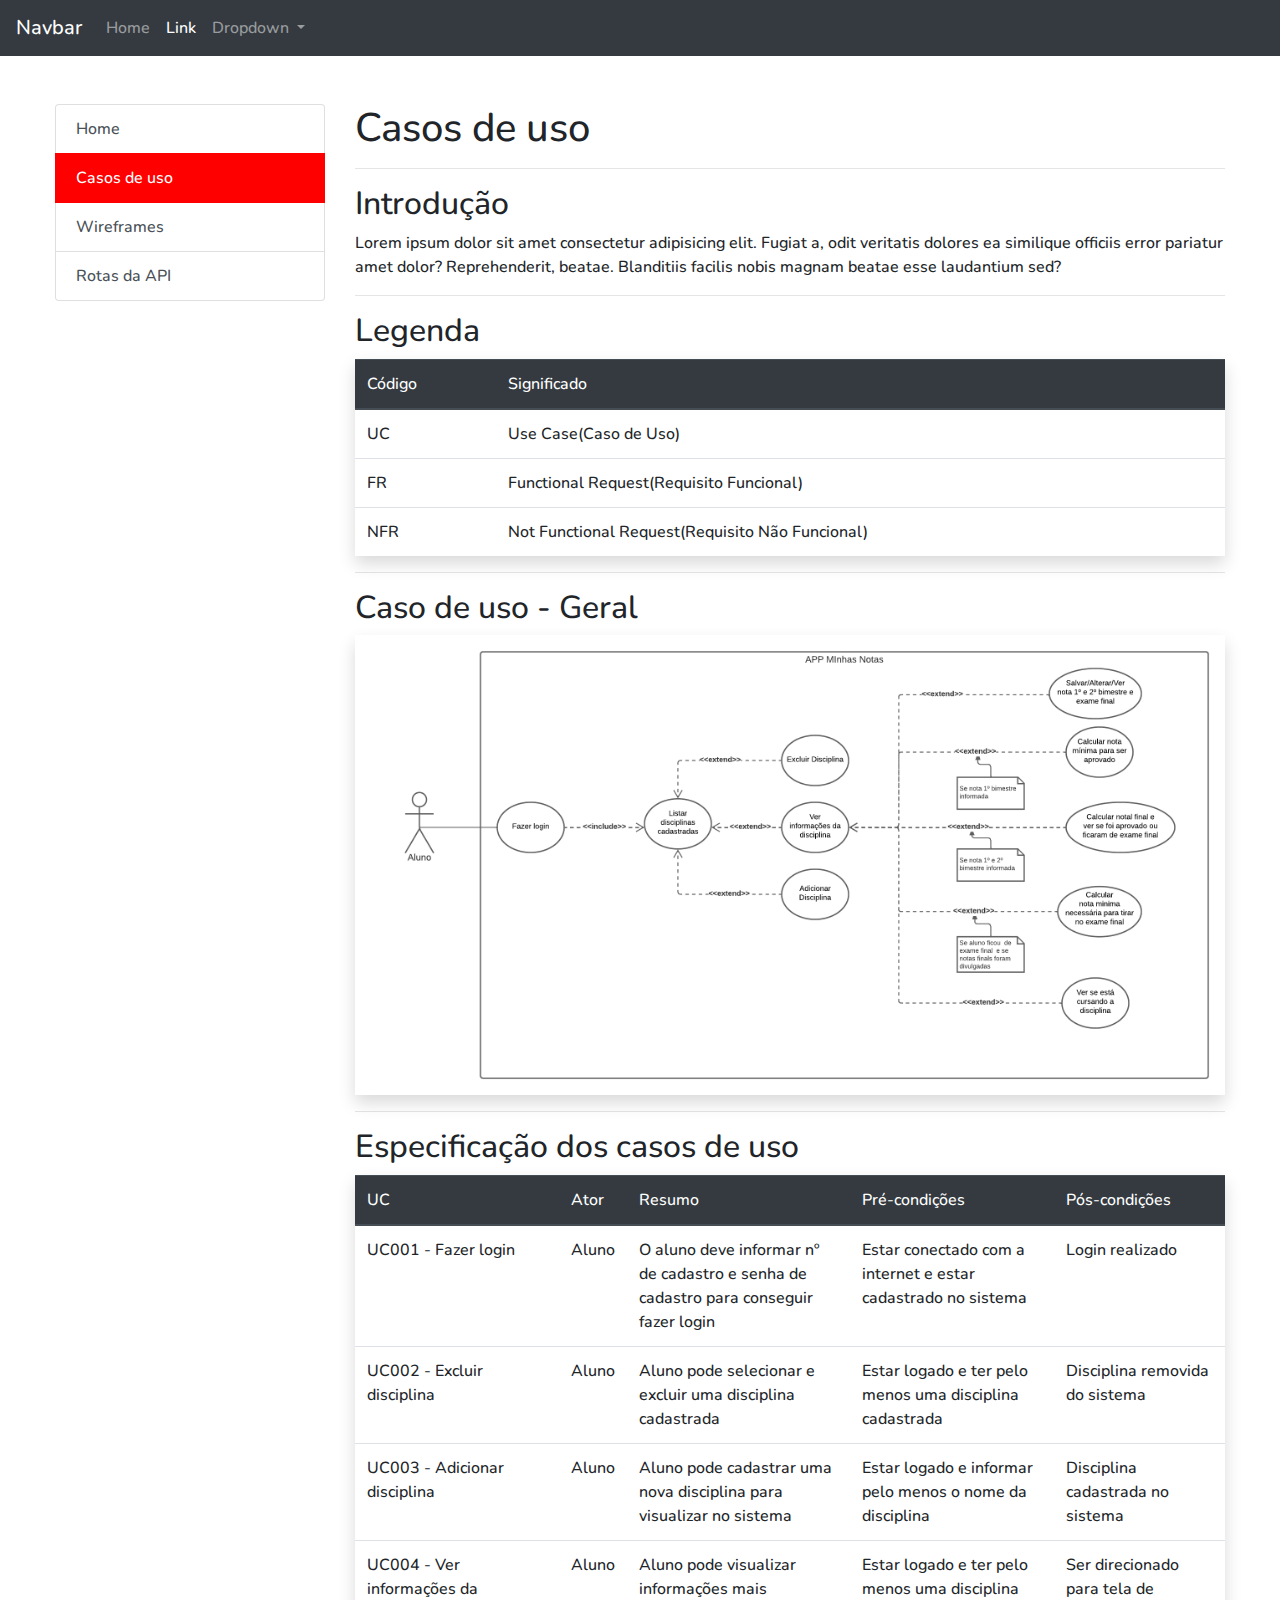
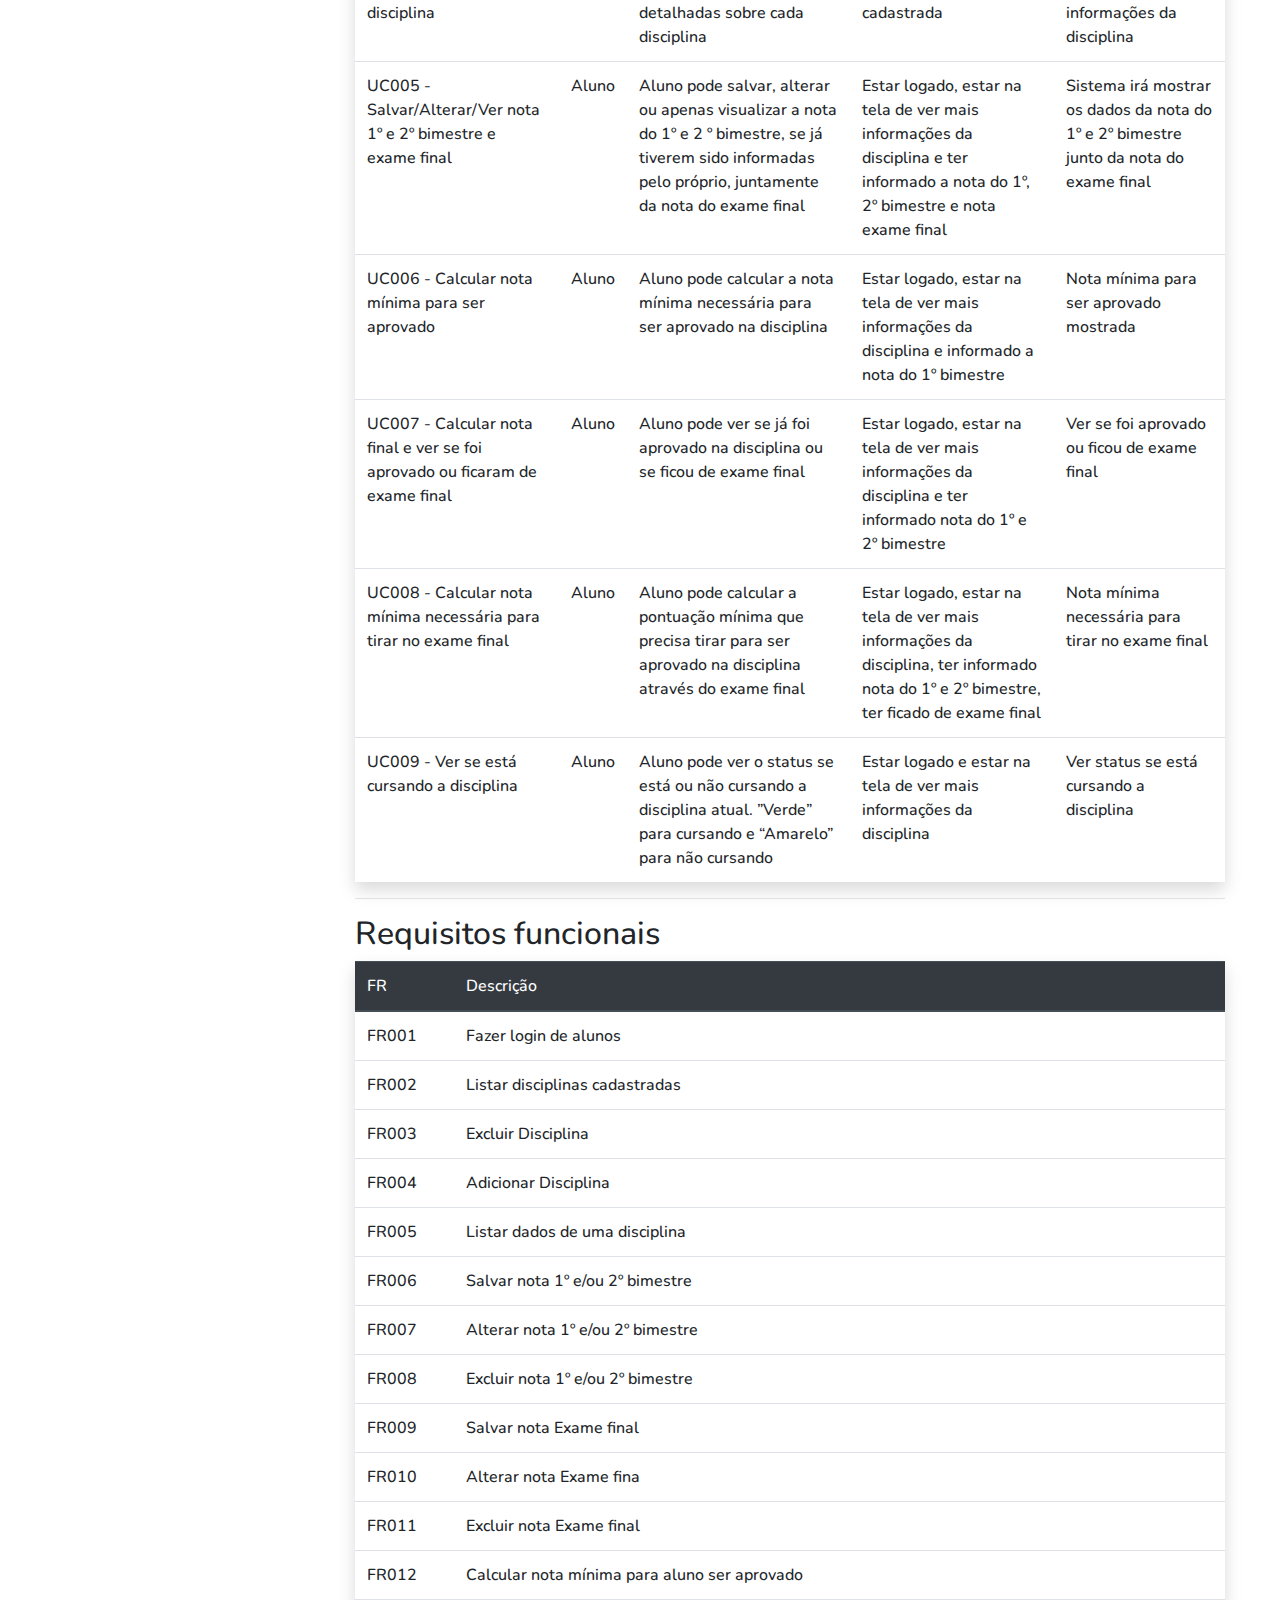
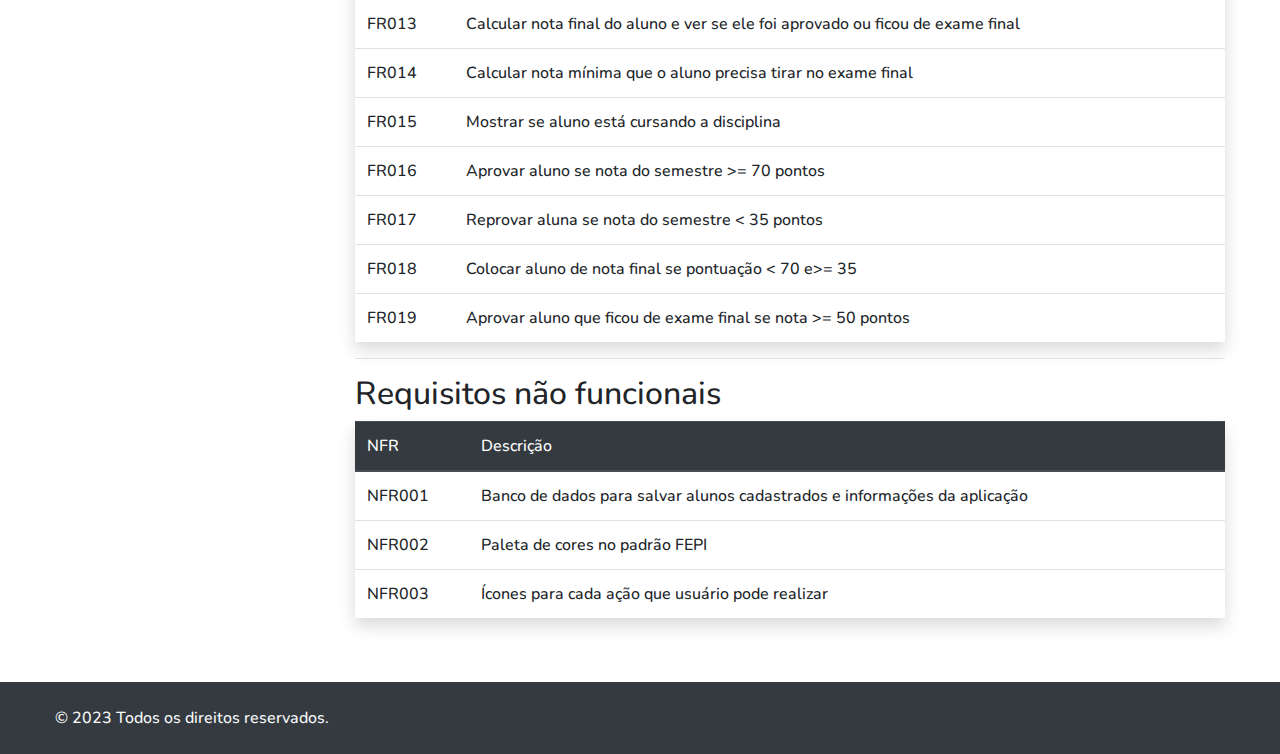
==== internas/casos-de-uso.html @ a08cefc7 ":sparkles: First commit" ====
<!DOCTYPE html>
<html lang="pt-BR">

<head>
    <meta charset="UTF-8">
    <meta http-equiv="X-UA-Compatible" content="IE=edge">
    <meta name="viewport" content="width=device-width, initial-scale=1.0">
    <title>Casos de uso - Documentação - APP Notas</title>

    <!-- BOOTSTRAP -->
    <link rel="stylesheet" href="https://cdn.jsdelivr.net/npm/bootstrap@4.3.1/dist/css/bootstrap.min.css"
        integrity="sha384-ggOyR0iXCbMQv3Xipma34MD+dH/1fQ784/j6cY/iJTQUOhcWr7x9JvoRxT2MZw1T" crossorigin="anonymous">

    <link rel="stylesheet" href="./../assets/css/custom.css">
</head>

<body>

    <nav class="navbar navbar-expand-lg navbar-dark bg-dark">
        <a class="navbar-brand" href="#">Navbar</a>
        <button class="navbar-toggler" type="button" data-toggle="collapse" data-target="#navbarSupportedContent"
            aria-controls="navbarSupportedContent" aria-expanded="false" aria-label="Toggle navigation">
            <span class="navbar-toggler-icon"></span>
        </button>

        <div class="collapse navbar-collapse" id="navbarSupportedContent">
            <ul class="navbar-nav mr-auto">
                <li class="nav-item">
                    <a class="nav-link" href="#">Home <span class="sr-only">(current)</span></a>
                </li>
                <li class="nav-item active">
                    <a class="nav-link" href="#">Link</a>
                </li>
                <li class="nav-item dropdown">
                    <a class="nav-link dropdown-toggle" href="#" id="navbarDropdown" role="button"
                        data-toggle="dropdown" aria-haspopup="true" aria-expanded="false">
                        Dropdown
                    </a>
                    <div class="dropdown-menu" aria-labelledby="navbarDropdown">
                        <a class="dropdown-item" href="#">Action</a>
                        <a class="dropdown-item" href="#">Another action</a>
                        <div class="dropdown-divider"></div>
                        <a class="dropdown-item" href="#">Something else here</a>
                    </div>
                </li>
            </ul>
        </div>
    </nav>

    <main class="py-5">
        <div class="container">
            <div class="row">
                <div class="col-12 col-lg-3">
                    <div class="list-group">
                        <a href="./../index.html" class="list-group-item list-group-item-action">
                            Home
                        </a>
                        <a href="./casos-de-uso.html"
                            class="list-group-item list-group-item-action active">Casos de
                            uso</a>
                        <a href="./wireframe.html" class="list-group-item list-group-item-action">Wireframes</a>
                        <a href="./rotas-api.html" class="list-group-item list-group-item-action">Rotas da API</a>
                    </div>
                </div>

                <div class="col-12 col-lg-9">
                    <h1>Casos de uso</h1>
                    <hr>

                    <div>
                        <h2>Introdução</h2>
                        <p>
                            Lorem ipsum dolor sit amet consectetur adipisicing elit. Fugiat a, odit veritatis dolores ea
                            similique officiis error pariatur amet dolor? Reprehenderit, beatae. Blanditiis facilis
                            nobis magnam beatae esse laudantium sed?
                        </p>
                    </div>
                    <hr>

                    <div>
                        <h2>Legenda</h2>
                        <table class="table shadow">
                            <thead class="thead-dark">
                                <tr>
                                    <th scope="col">Código</th>
                                    <th scope="col">Significado</th>
                                </tr>
                            </thead>
                            <tbody>
                                <tr>
                                    <th scope="row">UC</th>
                                    <td>Use Case(Caso de Uso)</td>
                                </tr>
                                <tr>
                                    <th scope="row">FR</th>
                                    <td>Functional Request(Requisito Funcional)</td>
                                </tr>
                                <tr>
                                    <th scope="row">NFR</th>
                                    <td>Not Functional Request(Requisito Não Funcional)</td>
                                </tr>

                            </tbody>
                        </table>
                    </div>
                    <hr>

                    <div>
                        <h2>Caso de uso - Geral</h2>
                        <img src="./../assets/img/caso-de-uso.png" class="img-fluid shadow" alt="Caso de uso">
                    </div>
                    <hr>

                    <div>
                        <h2>Especificação dos casos de uso</h2>
                        <table class="table shadow">
                            <thead class="thead-dark">
                                <tr>
                                    <th scope="col">UC</th>
                                    <th scope="col">Ator</th>
                                    <th scope="col">Resumo</th>
                                    <th scope="col">Pré-condições</th>
                                    <th scope="col">Pós-condições</th>
                                </tr>
                            </thead>
                            <tbody>

                                <tr>
                                    <th scope="row">UC001 - Fazer login</th>
                                    <td>Aluno</td>
                                    <td>O aluno deve informar nº de cadastro e senha de cadastro para conseguir fazer
                                        login</td>
                                    <td>Estar conectado com a internet e estar cadastrado no sistema</td>
                                    <td>Login realizado</td>
                                </tr>

                                <tr>
                                    <th scope="row">UC002 - Excluir disciplina</th>
                                    <td>Aluno</td>
                                    <td>Aluno pode selecionar e excluir uma disciplina cadastrada</td>
                                    <td>Estar logado e ter pelo menos uma disciplina cadastrada</td>
                                    <td>Disciplina removida do sistema</td>
                                </tr>

                                <tr>
                                    <th scope="row">UC003 - Adicionar disciplina</th>
                                    <td>Aluno</td>
                                    <td>Aluno pode cadastrar uma nova disciplina para visualizar no sistema</td>
                                    <td>Estar logado e informar pelo menos o nome da disciplina</td>
                                    <td>Disciplina cadastrada no sistema</td>
                                </tr>

                                <tr>
                                    <th scope="row">UC004 - Ver informações da disciplina</th>
                                    <td>Aluno</td>
                                    <td>Aluno pode visualizar informações mais detalhadas sobre cada disciplina</td>
                                    <td>Estar logado e ter pelo menos uma disciplina cadastrada</td>
                                    <td>Ser direcionado para tela de informações da disciplina</td>
                                </tr>

                                <tr>
                                    <th scope="row">UC005 - Salvar/Alterar/Ver nota 1º e 2º bimestre e exame final</th>
                                    <td>Aluno</td>
                                    <td>Aluno pode salvar, alterar ou apenas visualizar a nota do 1º e 2 º bimestre, se
                                        já tiverem sido informadas pelo próprio, juntamente da nota do exame final </td>
                                    <td>Estar logado, estar na tela de ver mais informações da disciplina e ter
                                        informado a nota do 1º, 2º bimestre e nota exame final</td>
                                    <td>Sistema irá mostrar os dados da nota do 1º e 2º bimestre junto da nota do exame
                                        final</td>
                                </tr>

                                <tr>
                                    <th scope="row">UC006 - Calcular nota mínima para ser aprovado</th>
                                    <td>Aluno</td>
                                    <td>Aluno pode calcular a nota mínima necessária para ser aprovado na disciplina
                                    </td>
                                    <td>Estar logado, estar na tela de ver mais informações da disciplina e informado a
                                        nota do 1º bimestre</td>
                                    <td>Nota mínima para ser aprovado mostrada</td>
                                </tr>

                                <tr>
                                    <th scope="row">UC007 - Calcular nota final e ver se foi aprovado ou ficaram de
                                        exame final</th>
                                    <td>Aluno</td>
                                    <td>Aluno pode ver se já foi aprovado na disciplina ou se ficou de exame final</td>
                                    <td>Estar logado, estar na tela de ver mais informações da disciplina e ter
                                        informado nota do 1º e 2º bimestre</td>
                                    <td>Ver se foi aprovado ou ficou de exame final</td>
                                </tr>

                                <tr>
                                    <th scope="row">UC008 - Calcular nota mínima necessária para tirar no exame final
                                    </th>
                                    <td>Aluno</td>
                                    <td>Aluno pode calcular a pontuação mínima que precisa tirar para ser aprovado na
                                        disciplina através do exame final</td>
                                    <td>Estar logado, estar na tela de ver mais informações da disciplina, ter informado
                                        nota do 1º e 2º bimestre, ter ficado de exame final</td>
                                    <td>Nota mínima necessária para tirar no exame final</td>
                                </tr>

                                <tr>
                                    <th scope="row">UC009 - Ver se está cursando a disciplina</th>
                                    <td>Aluno</td>
                                    <td>Aluno pode ver o status se está ou não cursando a disciplina atual. ”Verde” para
                                        cursando e “Amarelo” para não cursando</td>
                                    <td>Estar logado e estar na tela de ver mais informações da disciplina</td>
                                    <td>Ver status se está cursando a disciplina</td>
                                </tr>
                            </tbody>
                        </table>
                    </div>
                    <hr>

                    <div>
                        <h2>Requisitos funcionais</h2>
                        <table class="table shadow">
                            <thead class="thead-dark">
                                <tr>
                                    <th scope="col">FR</th>
                                    <th scope="col">Descrição</th>
                                </tr>
                            </thead>
                            <tbody>
                                <tr>
                                    <th scope="row">FR001</th>
                                    <td>Fazer login de alunos</td>
                                </tr>
                                <tr>
                                    <th scope="row">FR002</th>
                                    <td>Listar disciplinas cadastradas</td>
                                </tr>
                                <tr>
                                    <th scope="row">FR003</th>
                                    <td>Excluir Disciplina</td>
                                </tr>
                                <tr>
                                    <th scope="row">FR004</th>
                                    <td>Adicionar Disciplina</td>
                                </tr>
                                <tr>
                                    <th scope="row">FR005</th>
                                    <td>Listar dados de uma disciplina</td>
                                </tr>
                                <tr>
                                    <th scope="row">FR006</th>
                                    <td>Salvar nota 1º e/ou 2º bimestre</td>
                                </tr>
                                <tr>
                                    <th scope="row">FR007</th>
                                    <td>Alterar nota 1º e/ou 2º bimestre</td>
                                </tr>
                                <tr>
                                    <th scope="row">FR008</th>
                                    <td>Excluir nota 1º e/ou 2º bimestre</td>
                                </tr>
                                <tr>
                                    <th scope="row">FR009</th>
                                    <td>Salvar nota Exame final</td>
                                </tr>
                                <tr>
                                    <th scope="row">FR010</th>
                                    <td>Alterar nota Exame fina</td>
                                </tr>
                                <tr>
                                    <th scope="row">FR011</th>
                                    <td>Excluir nota Exame final</td>
                                </tr>
                                <tr>
                                    <th scope="row">FR012</th>
                                    <td>Calcular nota mínima para aluno ser aprovado</td>
                                </tr>
                                <tr>
                                    <th scope="row">FR013</th>
                                    <td>Calcular nota final do aluno e ver se ele foi aprovado ou ficou de exame final
                                    </td>
                                </tr>
                                <tr>
                                    <th scope="row">FR014</th>
                                    <td>Calcular nota mínima que o aluno precisa tirar no exame final</td>
                                </tr>
                                <tr>
                                    <th scope="row">FR015</th>
                                    <td>Mostrar se aluno está cursando a disciplina</td>
                                </tr>
                                <tr>
                                    <th scope="row">FR016</th>
                                    <td>Aprovar aluno se nota do semestre >= 70 pontos</td>
                                </tr>
                                <tr>
                                    <th scope="row">FR017</th>
                                    <td>Reprovar aluna se nota do semestre < 35 pontos</td>
                                </tr>
                                <tr>
                                    <th scope="row">FR018</th>
                                    <td>Colocar aluno de nota final se pontuação < 70 e>= 35</td>
                                </tr>
                                <tr>
                                    <th scope="row">FR019</th>
                                    <td>Aprovar aluno que ficou de exame final se nota >= 50 pontos</td>
                                </tr>
                            </tbody>
                        </table>
                    </div>
                    <hr>

                    <div>
                        <h2>Requisitos não funcionais</h2>
                        <table class="table shadow">
                            <thead class="thead-dark">
                                <tr>
                                    <th scope="col">NFR</th>
                                    <th scope="col">Descrição</th>
                                </tr>
                            </thead>
                            <tbody>
                                <tr>
                                    <th scope="row">NFR001</th>
                                    <td>Banco de dados para salvar alunos cadastrados e informações da aplicação</td>
                                </tr>
                                <tr>
                                    <th scope="row">NFR002</th>
                                    <td>Paleta de cores no padrão FEPI</td>
                                </tr>
                                <tr>
                                    <th scope="row">NFR003</th>
                                    <td>Ícones para cada ação que usuário pode realizar</td>
                                </tr>

                            </tbody>
                        </table>
                    </div>
                </div>
            </div>
        </div>
    </main>

    <footer class="bg-dark text-light p-4">
        <div class="container">
            <div class="row">
                <div class="col-12">
                    <p class="pb-0 mb-0">&copy; 2023 Todos os direitos reservados.</p>
                </div>
            </div>
        </div>
    </footer>

    <!-- BOOTSTRAP -->
    <script src="https://code.jquery.com/jquery-3.3.1.slim.min.js"
        integrity="sha384-q8i/X+965DzO0rT7abK41JStQIAqVgRVzpbzo5smXKp4YfRvH+8abtTE1Pi6jizo"
        crossorigin="anonymous"></script>
    <script src="https://cdn.jsdelivr.net/npm/popper.js@1.14.7/dist/umd/popper.min.js"
        integrity="sha384-UO2eT0CpHqdSJQ6hJty5KVphtPhzWj9WO1clHTMGa3JDZwrnQq4sF86dIHNDz0W1"
        crossorigin="anonymous"></script>
    <script src="https://cdn.jsdelivr.net/npm/bootstrap@4.3.1/dist/js/bootstrap.min.js"
        integrity="sha384-JjSmVgyd0p3pXB1rRibZUAYoIIy6OrQ6VrjIEaFf/nJGzIxFDsf4x0xIM+B07jRM"
        crossorigin="anonymous"></script>
</body>

</html>
---- assets/css/custom.css ----
@import url('https://fonts.googleapis.com/css2?family=Nunito:wght@200;300;400;500;600;700;800;900&display=swap');

* {
    font-family: 'Nunito', sans-serif;
    font-weight: 500;
}

.container {
    max-width: 1200px;
}

.imagens-home {
    display: flex;
    justify-content: flex-start;
}

.imagens-home img {
    width: 150px;
    object-fit: cover;
}

.list-group-item.active {
    background-color: red;
    border-color: red;
}


.shadow {
    box-shadow: rgba(100, 100, 111, 0.2) 0px 7px 29px 0px;
}

.wireframes {
    display: flex;
    flex-wrap: wrap;
    justify-content: space-between;
}

.wireframes img {
    width: 30%;
    object-fit: contain;
    cursor: pointer;
    transition: all .3s;
}

.wireframes img:hover {
    scale: 1.03;
    box-shadow: rgba(100, 100, 111, 0.2) 0px 7px 29px 0px;
}
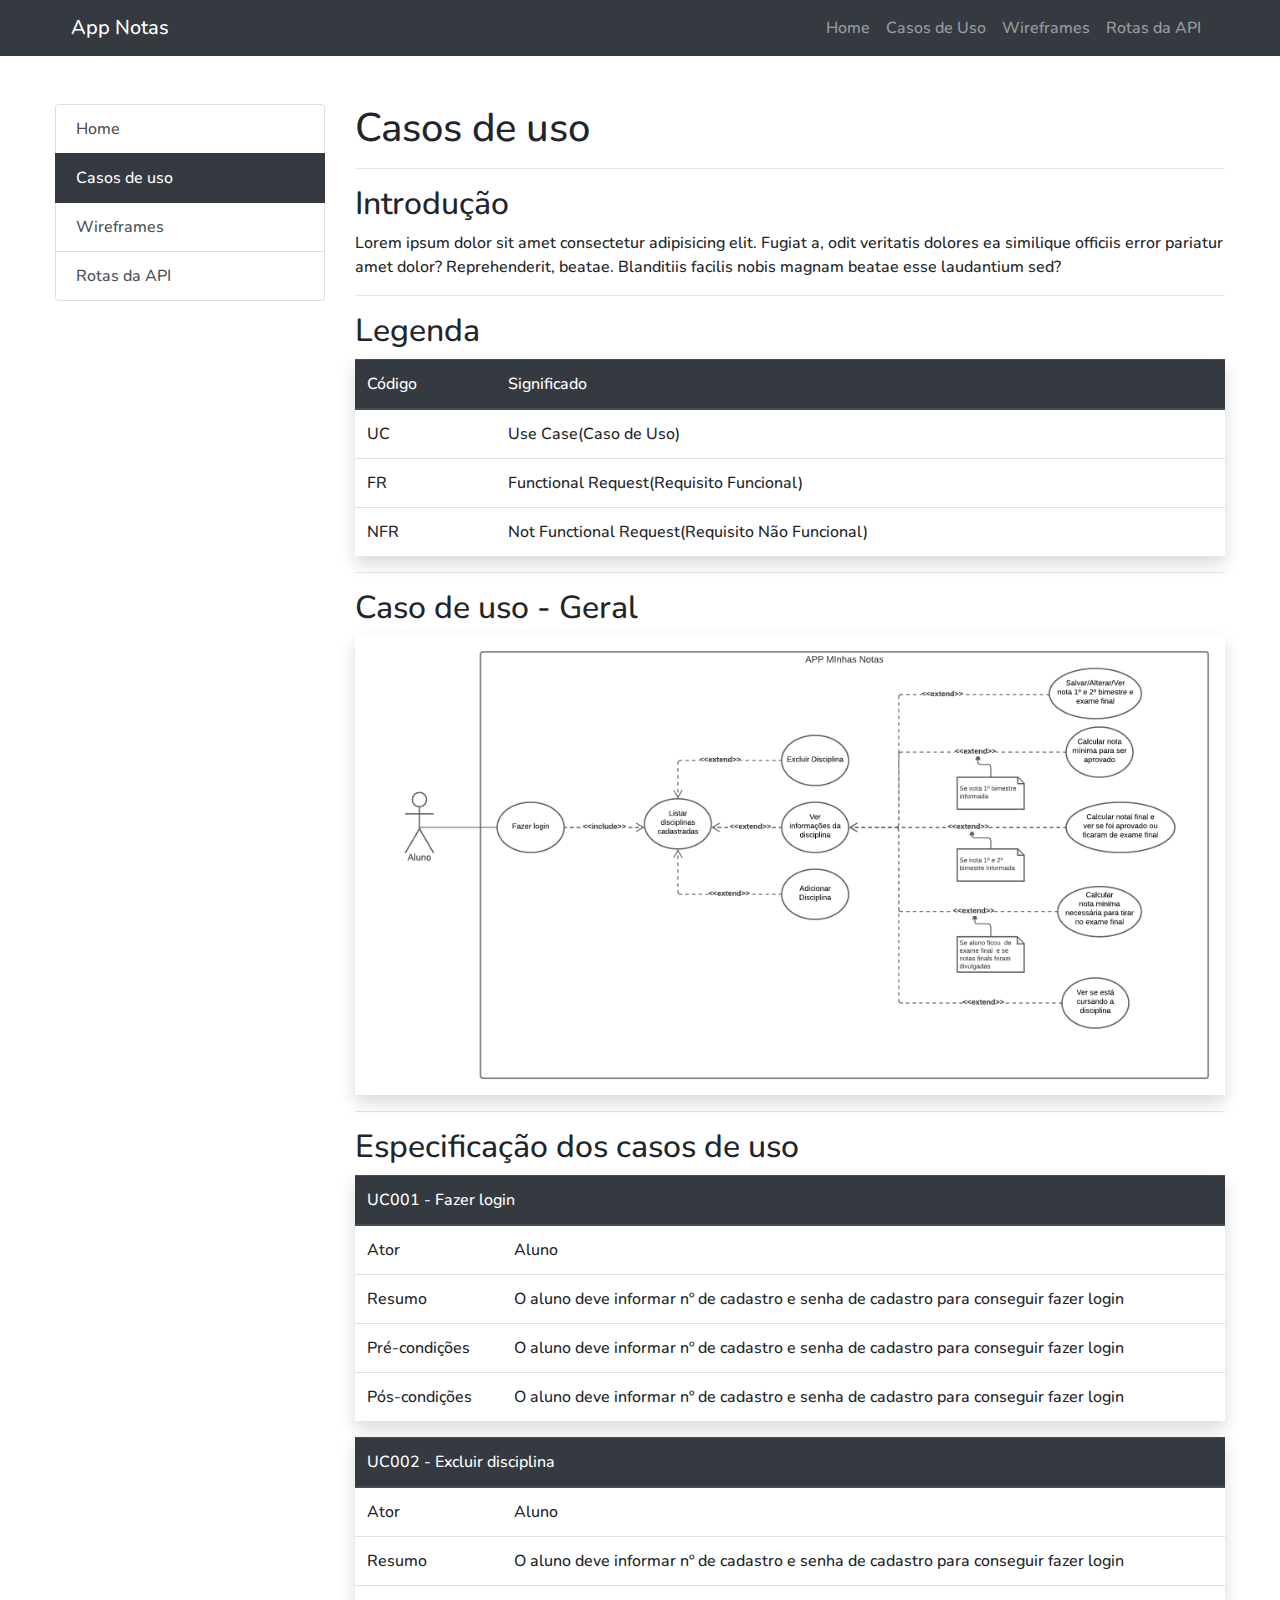
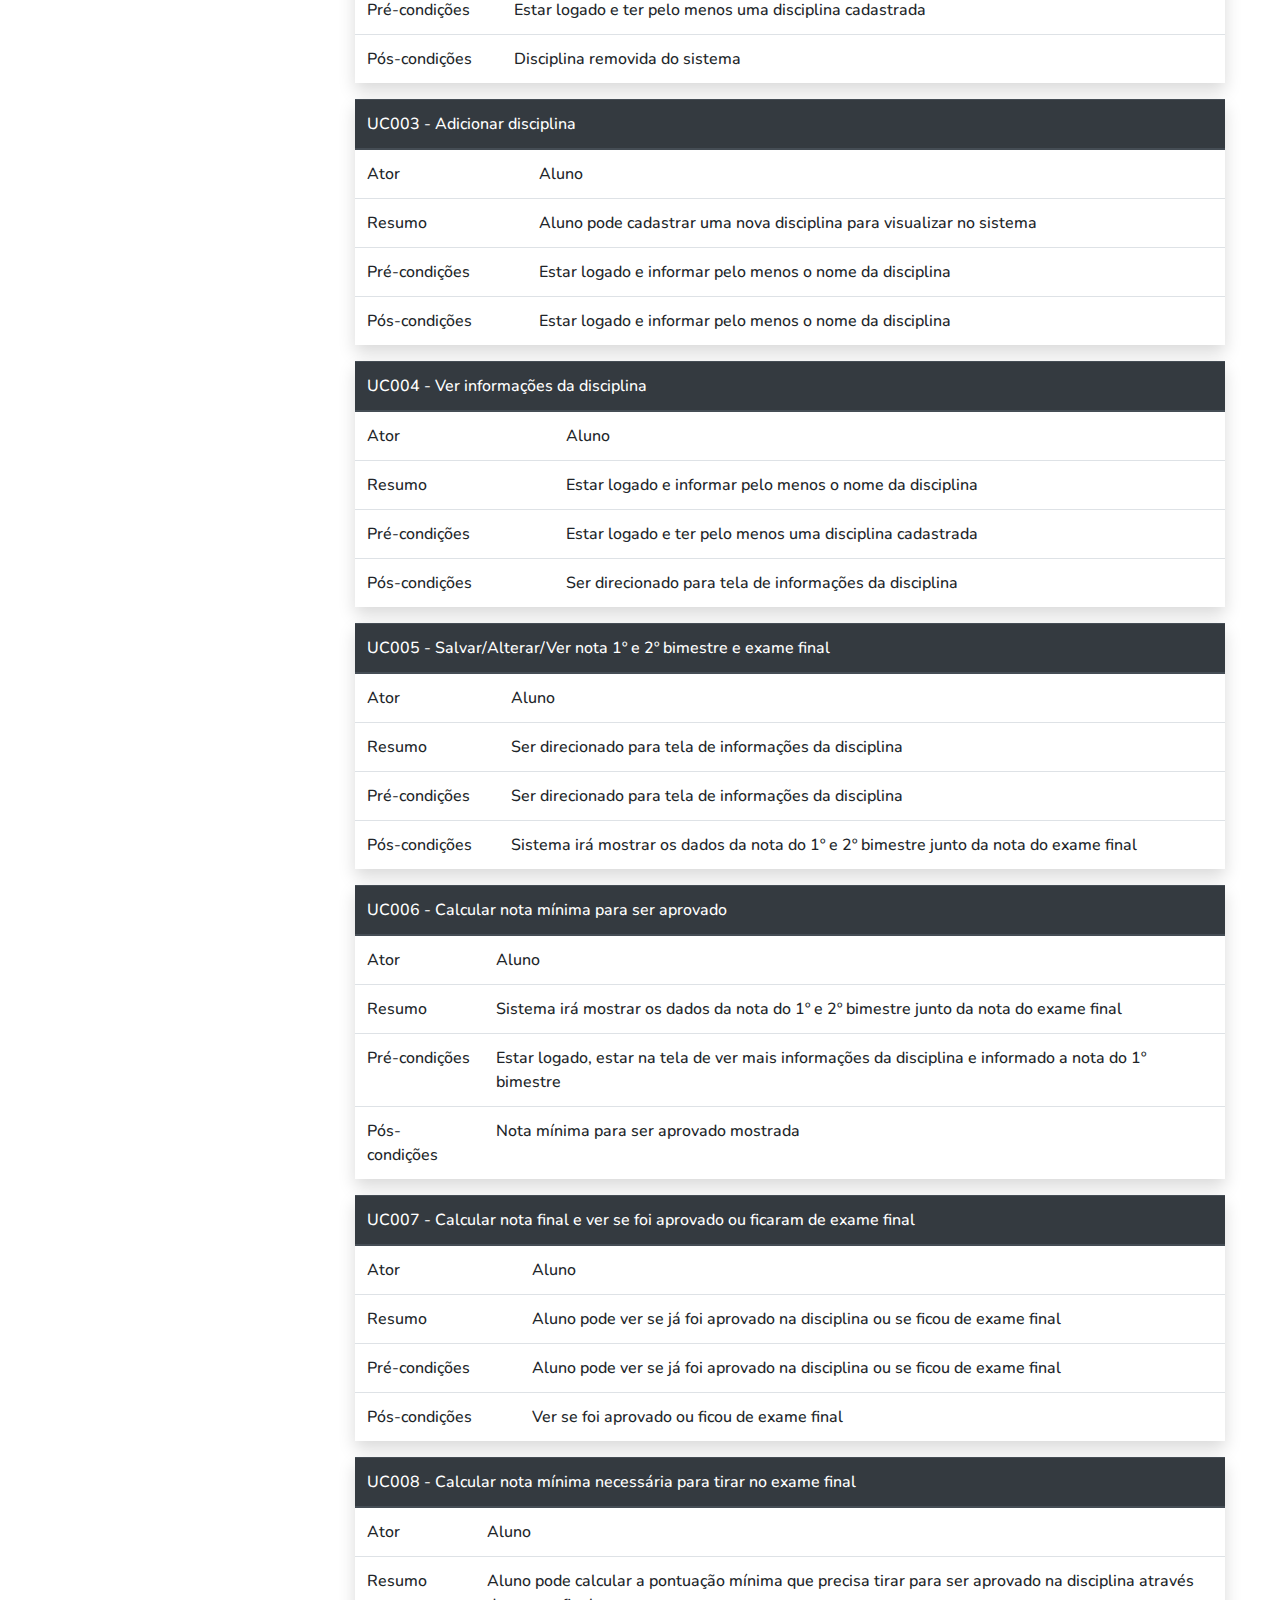
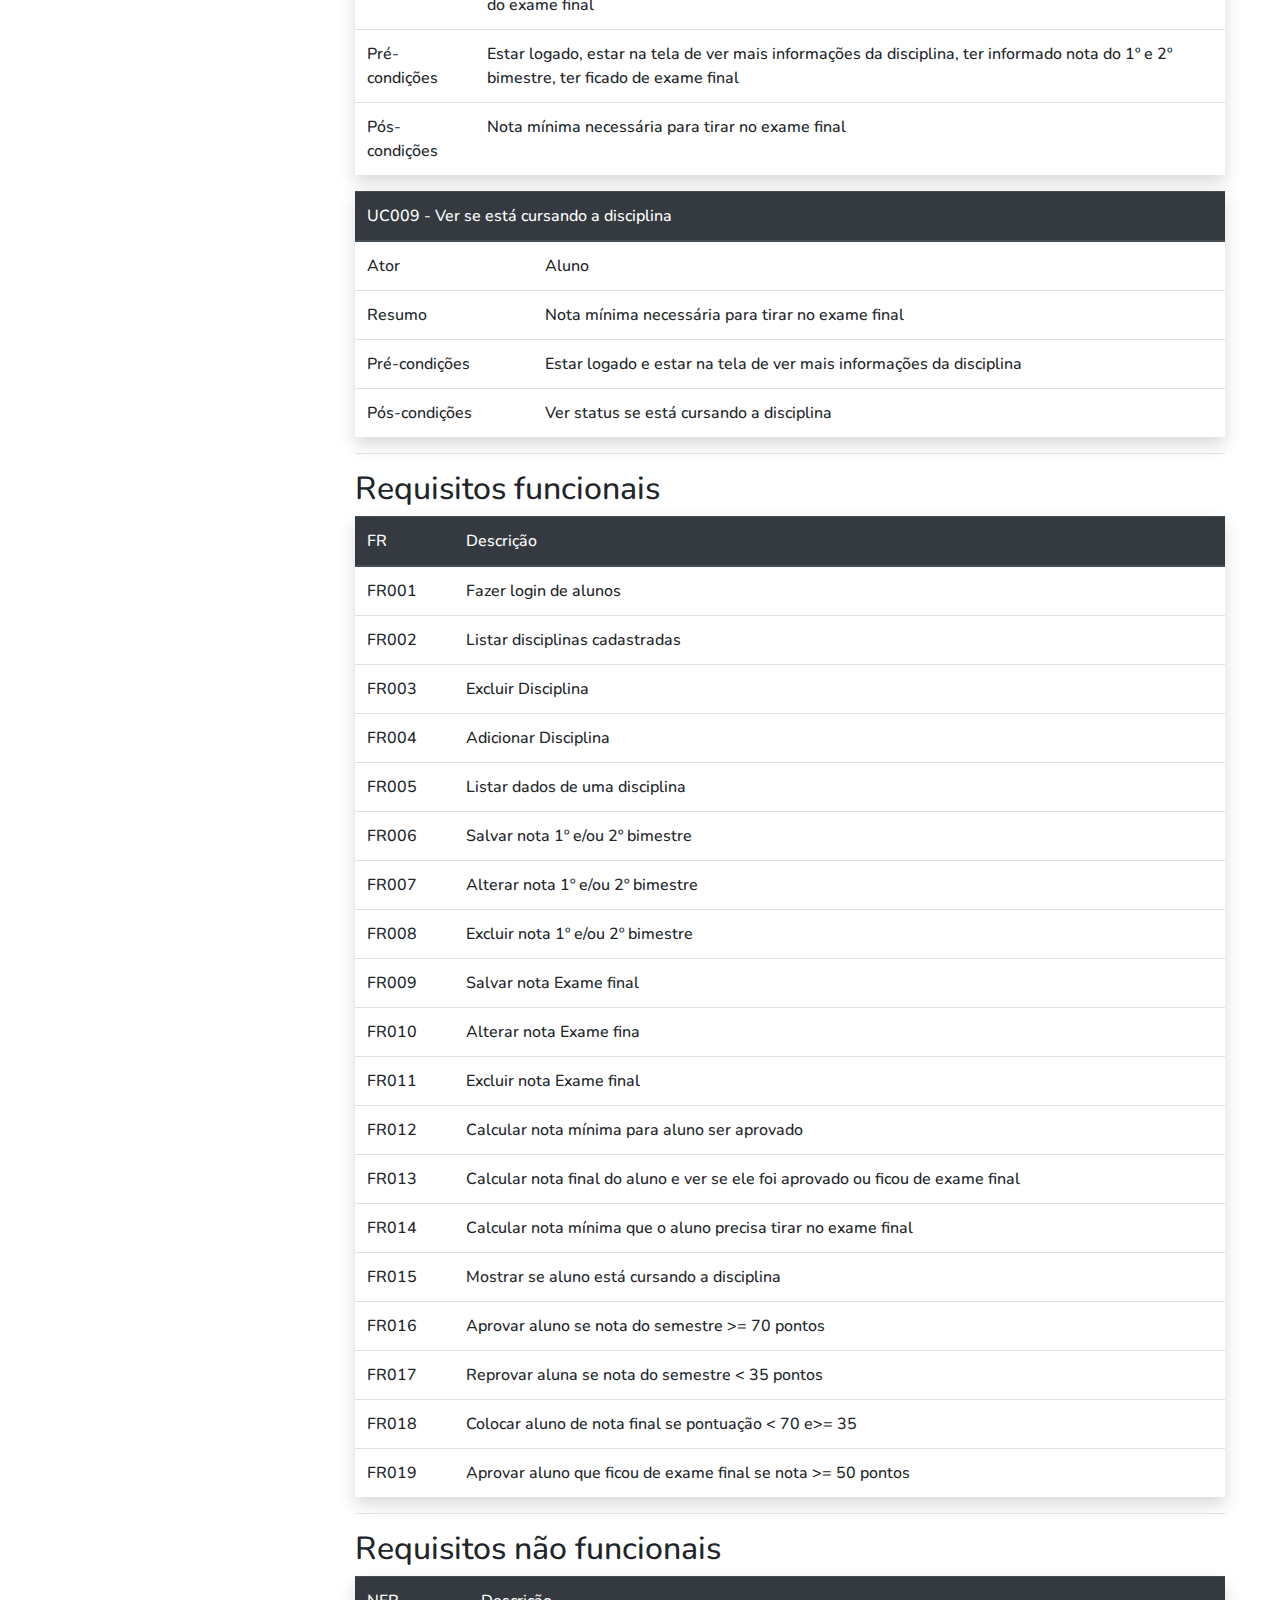
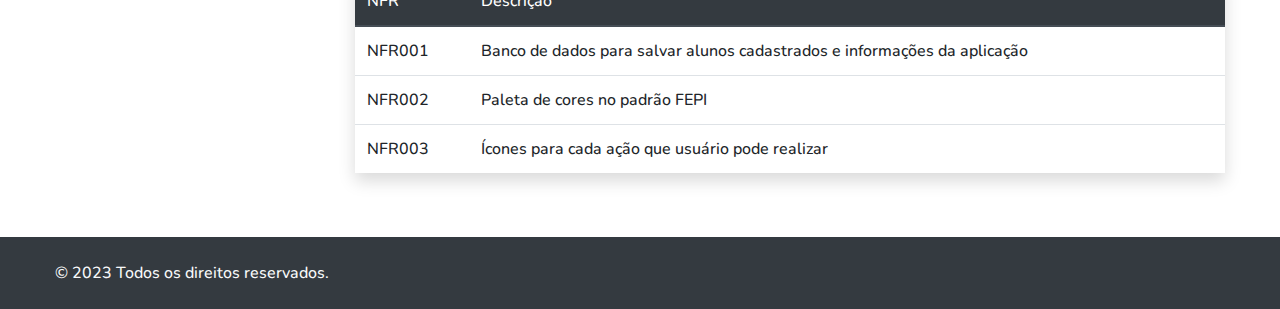
==== commit d3441e23: ":sparkle: Casos de uso" ====
--- a/internas/casos-de-uso.html
+++ b/internas/casos-de-uso.html
@@ -16,47 +16,53 @@
 
 <body>
 
-    <nav class="navbar navbar-expand-lg navbar-dark bg-dark">
-        <a class="navbar-brand" href="#">Navbar</a>
-        <button class="navbar-toggler" type="button" data-toggle="collapse" data-target="#navbarSupportedContent"
-            aria-controls="navbarSupportedContent" aria-expanded="false" aria-label="Toggle navigation">
-            <span class="navbar-toggler-icon"></span>
-        </button>
-
-        <div class="collapse navbar-collapse" id="navbarSupportedContent">
-            <ul class="navbar-nav mr-auto">
-                <li class="nav-item">
-                    <a class="nav-link" href="#">Home <span class="sr-only">(current)</span></a>
-                </li>
-                <li class="nav-item active">
-                    <a class="nav-link" href="#">Link</a>
-                </li>
-                <li class="nav-item dropdown">
-                    <a class="nav-link dropdown-toggle" href="#" id="navbarDropdown" role="button"
-                        data-toggle="dropdown" aria-haspopup="true" aria-expanded="false">
-                        Dropdown
-                    </a>
-                    <div class="dropdown-menu" aria-labelledby="navbarDropdown">
-                        <a class="dropdown-item" href="#">Action</a>
-                        <a class="dropdown-item" href="#">Another action</a>
-                        <div class="dropdown-divider"></div>
-                        <a class="dropdown-item" href="#">Something else here</a>
-                    </div>
-                </li>
-            </ul>
+    <header class="bg-dark">
+        <div class="container">
+            <div class="row">
+                <div class="col-12">
+
+                    <nav class="navbar navbar-expand-lg navbar-dark bg-dark">
+                        <a class="navbar-brand" href="#">App Notas</a>
+                        <button class="navbar-toggler" type="button" data-toggle="collapse"
+                            data-target="#navbarSupportedContent" aria-controls="navbarSupportedContent"
+                            aria-expanded="false" aria-label="Toggle navigation">
+                            <span class="navbar-toggler-icon"></span>
+                        </button>
+
+
+                        <div class="collapse navbar-collapse" id="navbarSupportedContent">
+                            <ul class="navbar-nav ml-auto">
+                                <li class="nav-item">
+                                    <a class="nav-link" href="./../index.html">Home</span></a>
+                                </li>
+                                <li class="nav-item">
+                                    <a class="nav-link" href="./casos-de-uso.html">Casos de Uso</a>
+                                </li>
+                                <li class="nav-item">
+                                    <a class="nav-link" href="./wireframe.html">Wireframes</a>
+                                </li>
+                                <li class="nav-item">
+                                    <a class="nav-link" href="./rotas-api.html">Rotas da API</a>
+                                </li>
+
+                            </ul>
+                        </div>
+                    </nav>
+                </div>
+            </div>
         </div>
-    </nav>
+    </header>
+
 
     <main class="py-5">
         <div class="container">
             <div class="row">
-                <div class="col-12 col-lg-3">
+                <div class="col-12 d-none d-lg-block col-lg-3">
                     <div class="list-group">
                         <a href="./../index.html" class="list-group-item list-group-item-action">
                             Home
                         </a>
-                        <a href="./casos-de-uso.html"
-                            class="list-group-item list-group-item-action active">Casos de
+                        <a href="./casos-de-uso.html" class="list-group-item list-group-item-action active">Casos de
                             uso</a>
                         <a href="./wireframe.html" class="list-group-item list-group-item-action">Wireframes</a>
                         <a href="./rotas-api.html" class="list-group-item list-group-item-action">Rotas da API</a>
@@ -113,103 +119,233 @@
 
                     <div>
                         <h2>Especificação dos casos de uso</h2>
-                        <table class="table shadow">
-                            <thead class="thead-dark">
-                                <tr>
-                                    <th scope="col">UC</th>
-                                    <th scope="col">Ator</th>
-                                    <th scope="col">Resumo</th>
-                                    <th scope="col">Pré-condições</th>
-                                    <th scope="col">Pós-condições</th>
-                                </tr>
-                            </thead>
-                            <tbody>
-
-                                <tr>
-                                    <th scope="row">UC001 - Fazer login</th>
-                                    <td>Aluno</td>
+
+                        <table class="table shadow">
+                            <thead class="thead-dark">
+                                <th colspan="2">UC001 - Fazer login</th>
+                            </thead>
+                            <tbody>
+                                <tr>
+                                    <th scope="row">Ator</th>
+                                    <td>Aluno</td>
+                                </tr>
+                                <tr>
+                                    <th scope="row">Resumo</th>
                                     <td>O aluno deve informar nº de cadastro e senha de cadastro para conseguir fazer
-                                        login</td>
-                                    <td>Estar conectado com a internet e estar cadastrado no sistema</td>
-                                    <td>Login realizado</td>
-                                </tr>
-
-                                <tr>
-                                    <th scope="row">UC002 - Excluir disciplina</th>
-                                    <td>Aluno</td>
-                                    <td>Aluno pode selecionar e excluir uma disciplina cadastrada</td>
-                                    <td>Estar logado e ter pelo menos uma disciplina cadastrada</td>
+                                        login </td>
+                                </tr>
+                                <tr>
+                                    <th scope="row">Pré-condições</th>
+                                    <td>O aluno deve informar nº de cadastro e senha de cadastro para conseguir fazer
+                                        login </td>
+                                </tr>
+                                <tr>
+                                    <th scope="row">Pós-condições</th>
+                                    <td>O aluno deve informar nº de cadastro e senha de cadastro para conseguir fazer
+                                        login </td>
+                                </tr>
+                            </tbody>
+                        </table>
+
+                        <table class="table shadow">
+                            <thead class="thead-dark">
+                                <th colspan="2">UC002 - Excluir disciplina</th>
+                            </thead>
+                            <tbody>
+                                <tr>
+                                    <th scope="row">Ator</th>
+                                    <td>Aluno</td>
+                                </tr>
+                                <tr>
+                                    <th scope="row">Resumo</th>
+                                    <td>O aluno deve informar nº de cadastro e senha de cadastro para conseguir fazer
+                                        login </td>
+                                </tr>
+                                <tr>
+                                    <th scope="row">Pré-condições</th>
+                                    <td>Estar logado e ter pelo menos uma disciplina cadastrada </td>
+                                </tr>
+                                <tr>
+                                    <th scope="row">Pós-condições</th>
                                     <td>Disciplina removida do sistema</td>
                                 </tr>
-
-                                <tr>
-                                    <th scope="row">UC003 - Adicionar disciplina</th>
-                                    <td>Aluno</td>
-                                    <td>Aluno pode cadastrar uma nova disciplina para visualizar no sistema</td>
+                            </tbody>
+                        </table>
+
+                        <table class="table shadow">
+                            <thead class="thead-dark">
+                                <th colspan="2">UC003 - Adicionar disciplina</th>
+                            </thead>
+                            <tbody>
+                                <tr>
+                                    <th scope="row">Ator</th>
+                                    <td>Aluno</td>
+                                </tr>
+                                <tr>
+                                    <th scope="row">Resumo</th>
+                                    <td>Aluno pode cadastrar uma nova disciplina para visualizar no sistema </td>
+                                </tr>
+                                <tr>
+                                    <th scope="row">Pré-condições</th>
                                     <td>Estar logado e informar pelo menos o nome da disciplina</td>
-                                    <td>Disciplina cadastrada no sistema</td>
-                                </tr>
-
-                                <tr>
-                                    <th scope="row">UC004 - Ver informações da disciplina</th>
-                                    <td>Aluno</td>
-                                    <td>Aluno pode visualizar informações mais detalhadas sobre cada disciplina</td>
-                                    <td>Estar logado e ter pelo menos uma disciplina cadastrada</td>
+                                </tr>
+                                <tr>
+                                    <th scope="row">Pós-condições</th>
+                                    <td>Estar logado e informar pelo menos o nome da disciplina </td>
+                                </tr>
+                            </tbody>
+                        </table>
+
+                        <table class="table shadow">
+                            <thead class="thead-dark">
+                                <th colspan="2">UC004 - Ver informações da disciplina</th>
+                            </thead>
+                            <tbody>
+                                <tr>
+                                    <th scope="row">Ator</th>
+                                    <td>Aluno</td>
+                                </tr>
+                                <tr>
+                                    <th scope="row">Resumo</th>
+                                    <td>Estar logado e informar pelo menos o nome da disciplina </td>
+                                </tr>
+                                <tr>
+                                    <th scope="row">Pré-condições</th>
+                                    <td>Estar logado e ter pelo menos uma disciplina cadastrada </td>
+                                </tr>
+                                <tr>
+                                    <th scope="row">Pós-condições</th>
                                     <td>Ser direcionado para tela de informações da disciplina</td>
                                 </tr>
-
-                                <tr>
-                                    <th scope="row">UC005 - Salvar/Alterar/Ver nota 1º e 2º bimestre e exame final</th>
-                                    <td>Aluno</td>
-                                    <td>Aluno pode salvar, alterar ou apenas visualizar a nota do 1º e 2 º bimestre, se
-                                        já tiverem sido informadas pelo próprio, juntamente da nota do exame final </td>
-                                    <td>Estar logado, estar na tela de ver mais informações da disciplina e ter
-                                        informado a nota do 1º, 2º bimestre e nota exame final</td>
+                            </tbody>
+                        </table>
+
+                        <table class="table shadow">
+                            <thead class="thead-dark">
+                                <th colspan="2">UC005 - Salvar/Alterar/Ver nota 1º e 2º bimestre e exame final</th>
+                            </thead>
+                            <tbody>
+                                <tr>
+                                    <th scope="row">Ator</th>
+                                    <td>Aluno</td>
+                                </tr>
+                                <tr>
+                                    <th scope="row">Resumo</th>
+                                    <td>Ser direcionado para tela de informações da disciplina</td>
+                                </tr>
+                                <tr>
+                                    <th scope="row">Pré-condições</th>
+                                    <td>Ser direcionado para tela de informações da disciplina</td>
+                                </tr>
+                                <tr>
+                                    <th scope="row">Pós-condições</th>
                                     <td>Sistema irá mostrar os dados da nota do 1º e 2º bimestre junto da nota do exame
                                         final</td>
                                 </tr>
-
-                                <tr>
-                                    <th scope="row">UC006 - Calcular nota mínima para ser aprovado</th>
-                                    <td>Aluno</td>
-                                    <td>Aluno pode calcular a nota mínima necessária para ser aprovado na disciplina
-                                    </td>
+                            </tbody>
+                        </table>
+
+                        <table class="table shadow">
+                            <thead class="thead-dark">
+                                <th colspan="2">UC006 - Calcular nota mínima para ser aprovado</th>
+                            </thead>
+                            <tbody>
+                                <tr>
+                                    <th scope="row">Ator</th>
+                                    <td>Aluno</td>
+                                </tr>
+                                <tr>
+                                    <th scope="row">Resumo</th>
+                                    <td>Sistema irá mostrar os dados da nota do 1º e 2º bimestre junto da nota do exame
+                                        final</td>
+                                </tr>
+                                <tr>
+                                    <th scope="row">Pré-condições</th>
                                     <td>Estar logado, estar na tela de ver mais informações da disciplina e informado a
-                                        nota do 1º bimestre</td>
+                                        nota do 1º bimestre </td>
+                                </tr>
+                                <tr>
+                                    <th scope="row">Pós-condições</th>
                                     <td>Nota mínima para ser aprovado mostrada</td>
                                 </tr>
-
-                                <tr>
-                                    <th scope="row">UC007 - Calcular nota final e ver se foi aprovado ou ficaram de
-                                        exame final</th>
-                                    <td>Aluno</td>
-                                    <td>Aluno pode ver se já foi aprovado na disciplina ou se ficou de exame final</td>
-                                    <td>Estar logado, estar na tela de ver mais informações da disciplina e ter
-                                        informado nota do 1º e 2º bimestre</td>
+                            </tbody>
+                        </table>
+
+                        <table class="table shadow">
+                            <thead class="thead-dark">
+                                <th colspan="2">UC007 - Calcular nota final e ver se foi aprovado ou ficaram de exame
+                                    final</th>
+                            </thead>
+                            <tbody>
+                                <tr>
+                                    <th scope="row">Ator</th>
+                                    <td>Aluno</td>
+                                </tr>
+                                <tr>
+                                    <th scope="row">Resumo</th>
+                                    <td>Aluno pode ver se já foi aprovado na disciplina ou se ficou de exame final </td>
+                                </tr>
+                                <tr>
+                                    <th scope="row">Pré-condições</th>
+                                    <td>Aluno pode ver se já foi aprovado na disciplina ou se ficou de exame final </td>
+                                </tr>
+                                <tr>
+                                    <th scope="row">Pós-condições</th>
                                     <td>Ver se foi aprovado ou ficou de exame final</td>
                                 </tr>
-
-                                <tr>
-                                    <th scope="row">UC008 - Calcular nota mínima necessária para tirar no exame final
-                                    </th>
-                                    <td>Aluno</td>
+                            </tbody>
+                        </table>
+
+                        <table class="table shadow">
+                            <thead class="thead-dark">
+                                <th colspan="2">UC008 - Calcular nota mínima necessária para tirar no exame final</th>
+                            </thead>
+                            <tbody>
+                                <tr>
+                                    <th scope="row">Ator</th>
+                                    <td>Aluno</td>
+                                </tr>
+                                <tr>
+                                    <th scope="row">Resumo</th>
                                     <td>Aluno pode calcular a pontuação mínima que precisa tirar para ser aprovado na
-                                        disciplina através do exame final</td>
+                                        disciplina através do exame final </td>
+                                </tr>
+                                <tr>
+                                    <th scope="row">Pré-condições</th>
                                     <td>Estar logado, estar na tela de ver mais informações da disciplina, ter informado
                                         nota do 1º e 2º bimestre, ter ficado de exame final</td>
+                                </tr>
+                                <tr>
+                                    <th scope="row">Pós-condições</th>
                                     <td>Nota mínima necessária para tirar no exame final</td>
                                 </tr>
-
-                                <tr>
-                                    <th scope="row">UC009 - Ver se está cursando a disciplina</th>
-                                    <td>Aluno</td>
-                                    <td>Aluno pode ver o status se está ou não cursando a disciplina atual. ”Verde” para
-                                        cursando e “Amarelo” para não cursando</td>
+                            </tbody>
+                        </table>
+
+                        <table class="table shadow">
+                            <thead class="thead-dark">
+                                <th colspan="2">UC009 - Ver se está cursando a disciplina</th>
+                            </thead>
+                            <tbody>
+                                <tr>
+                                    <th scope="row">Ator</th>
+                                    <td>Aluno</td>
+                                </tr>
+                                <tr>
+                                    <th scope="row">Resumo</th>
+                                    <td>Nota mínima necessária para tirar no exame final</td>
+                                </tr>
+                                <tr>
+                                    <th scope="row">Pré-condições</th>
                                     <td>Estar logado e estar na tela de ver mais informações da disciplina</td>
+                                </tr>
+                                <tr>
+                                    <th scope="row">Pós-condições</th>
                                     <td>Ver status se está cursando a disciplina</td>
                                 </tr>
                             </tbody>
                         </table>
+
                     </div>
                     <hr>
 
--- a/assets/css/custom.css
+++ b/assets/css/custom.css
@@ -20,8 +20,9 @@
 }
 
 .list-group-item.active {
-    background-color: red;
-    border-color: red;
+    background-color: #343a40;
+    border-color: #343a40;
+    color: #fff;
 }
 
 
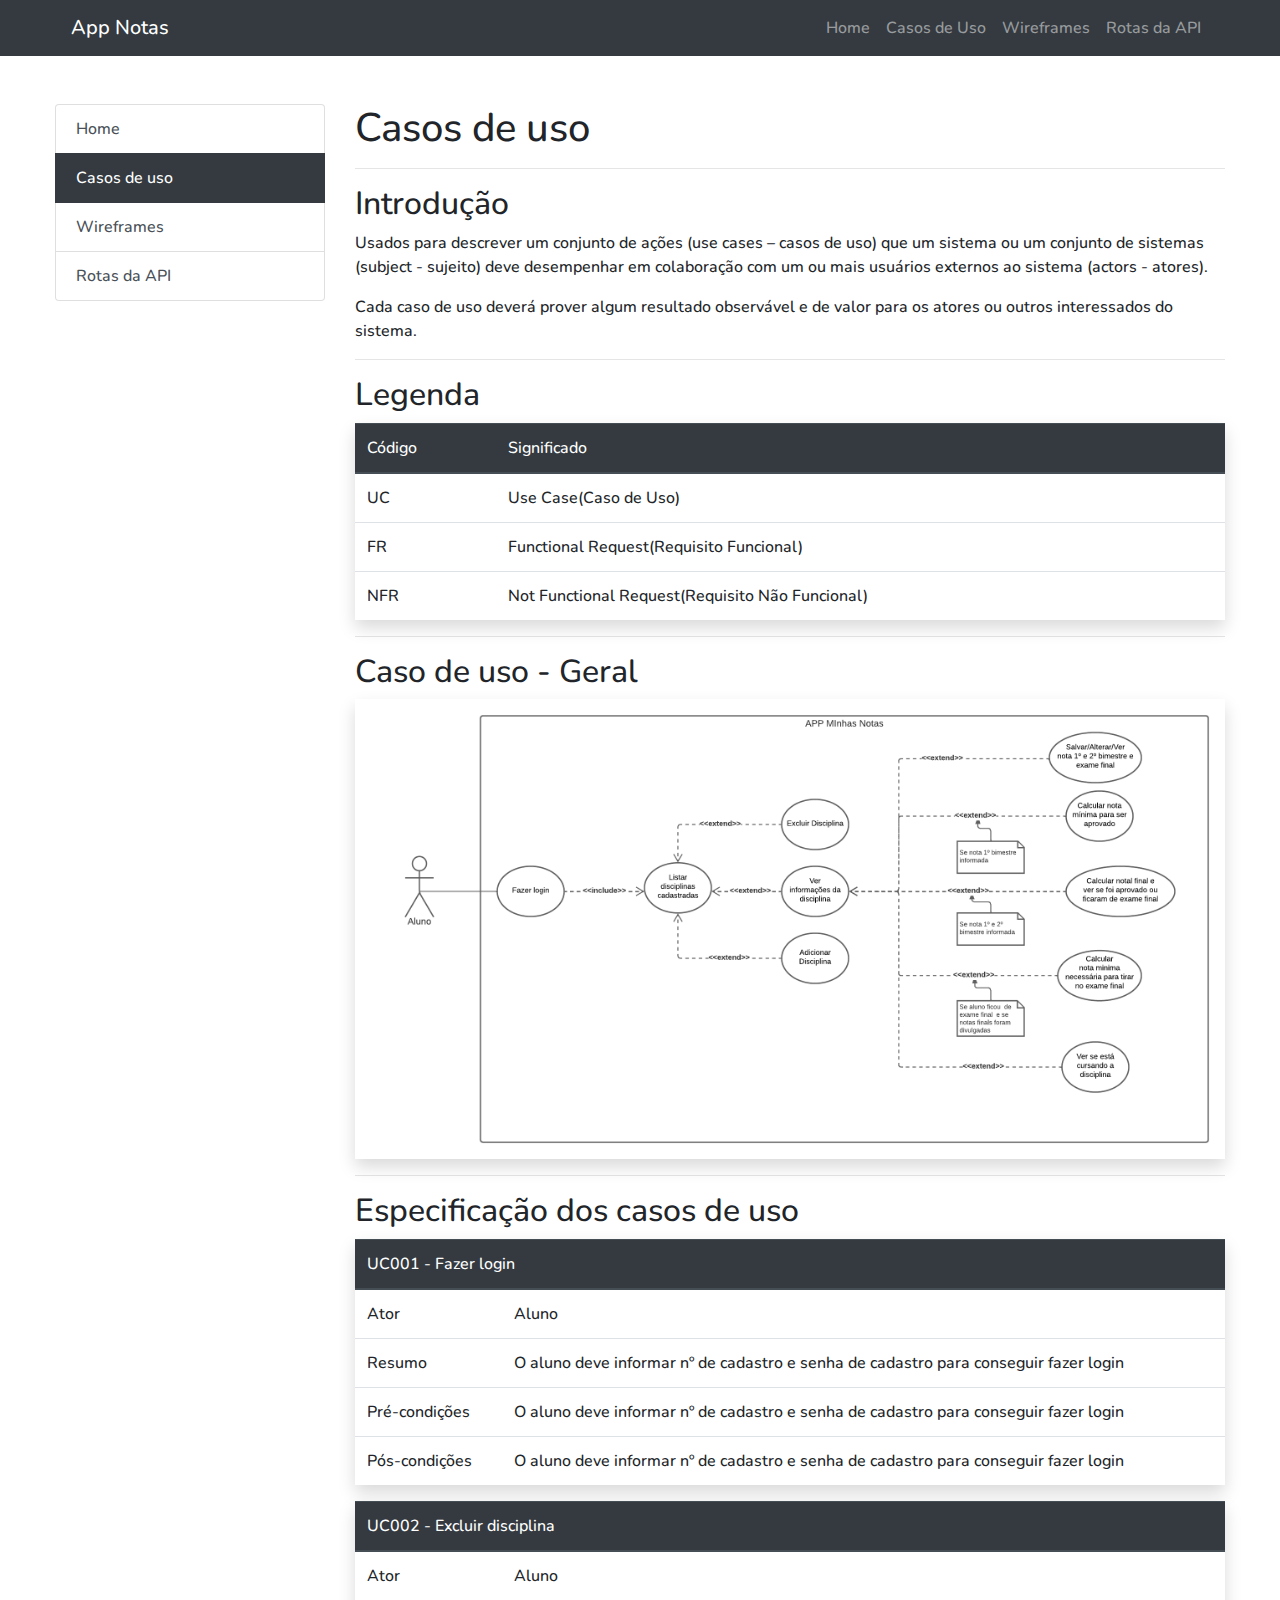
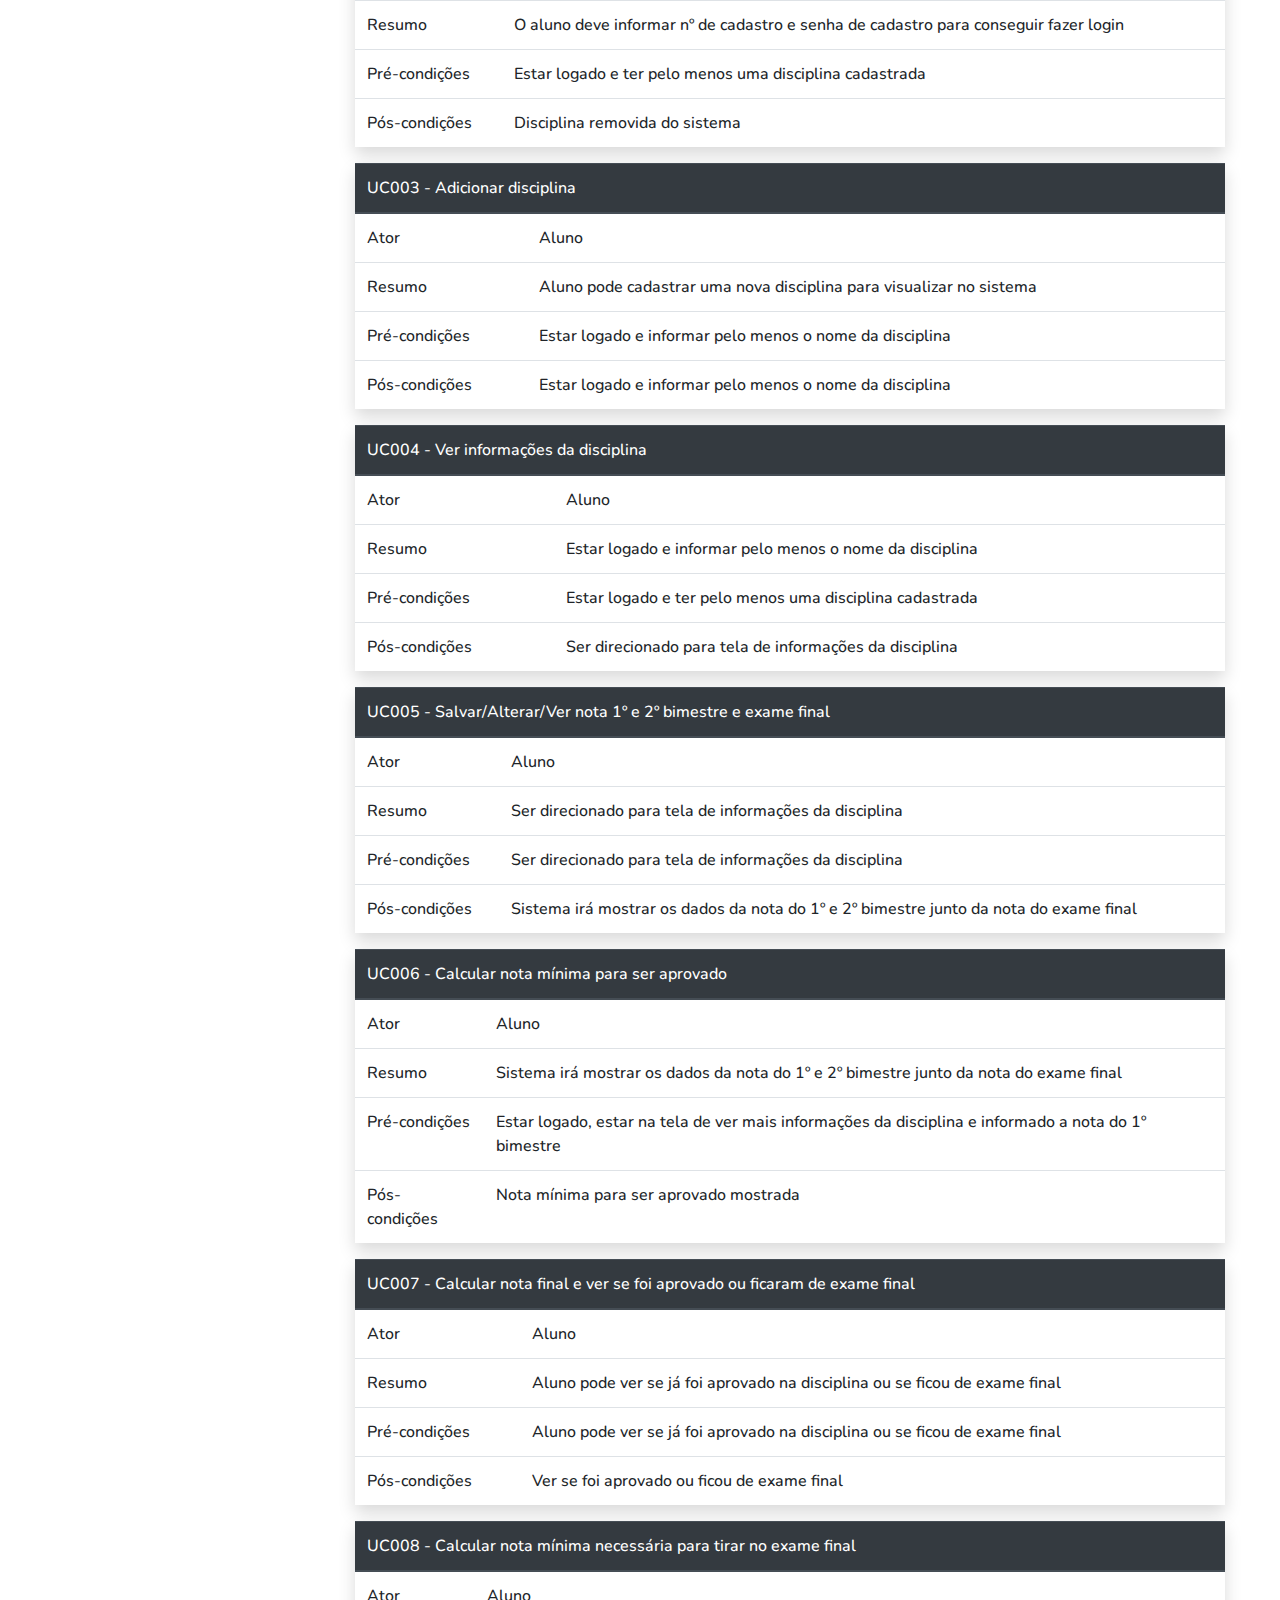
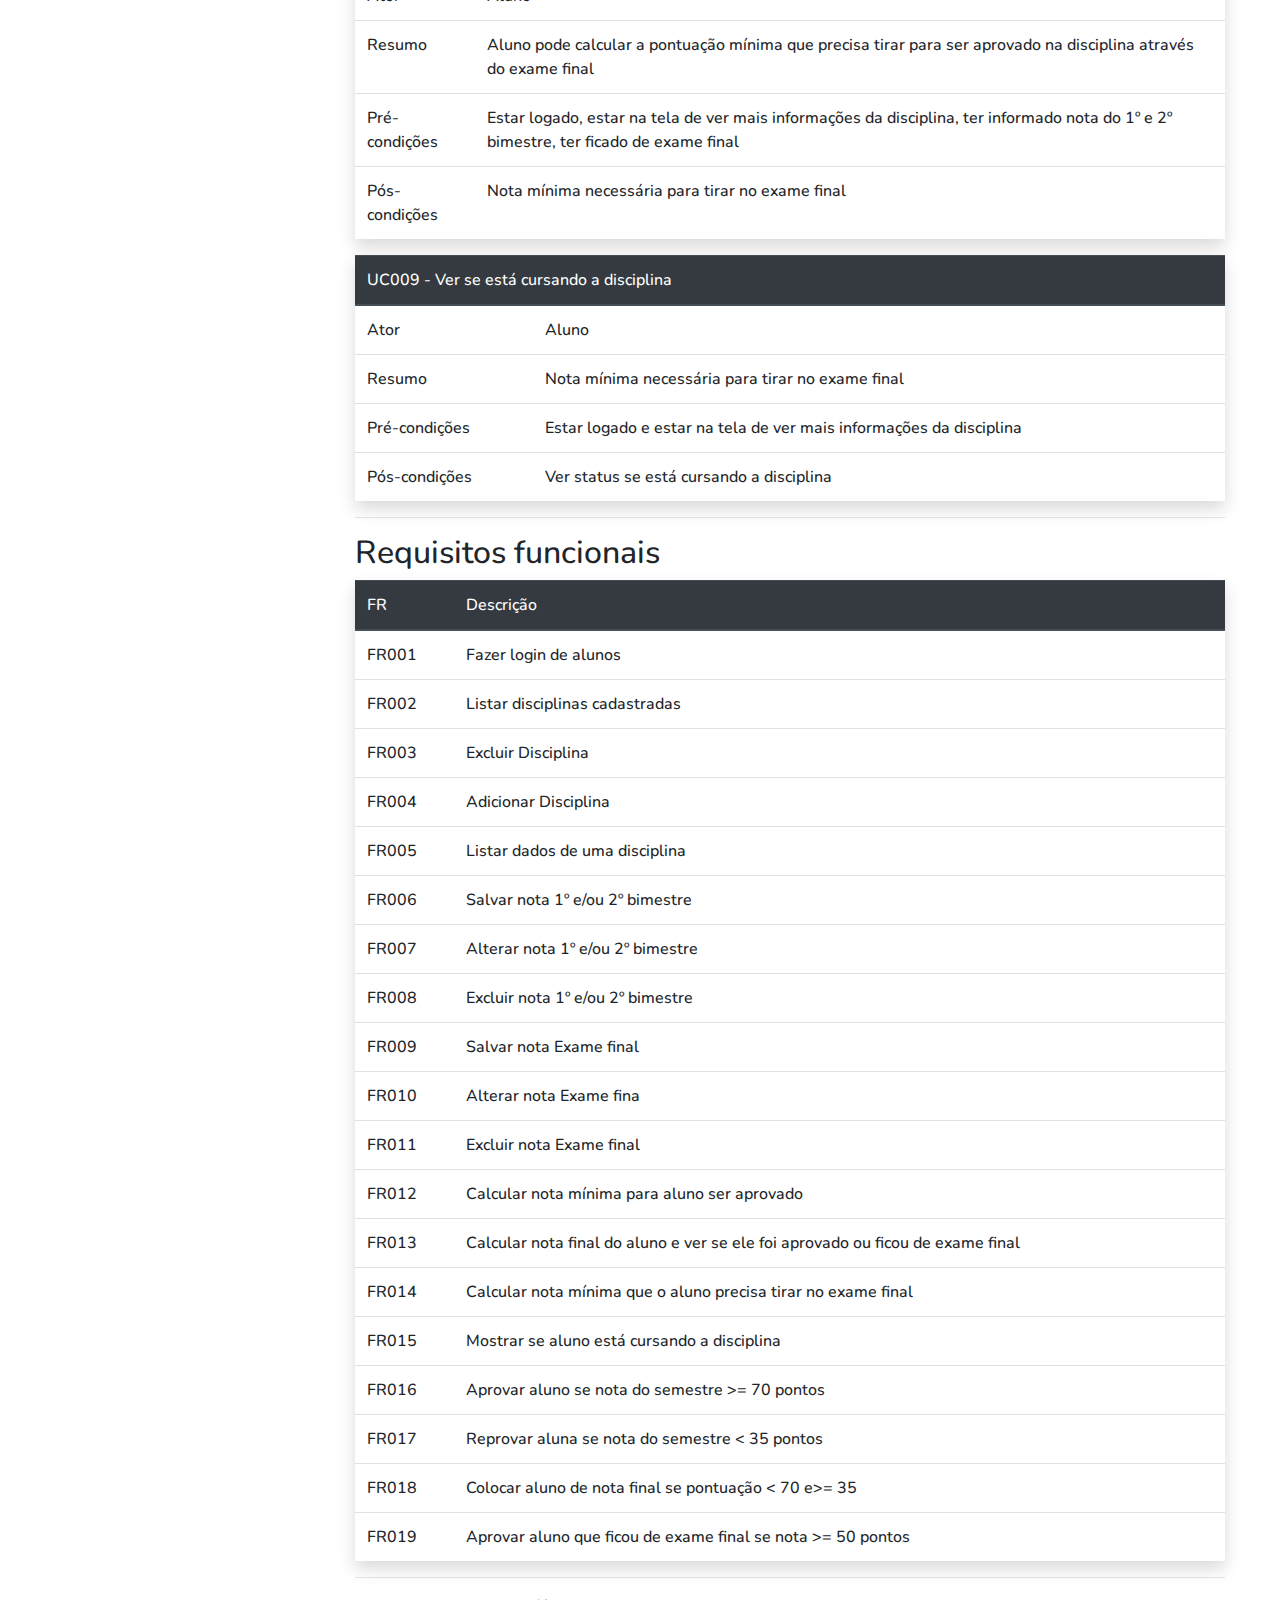
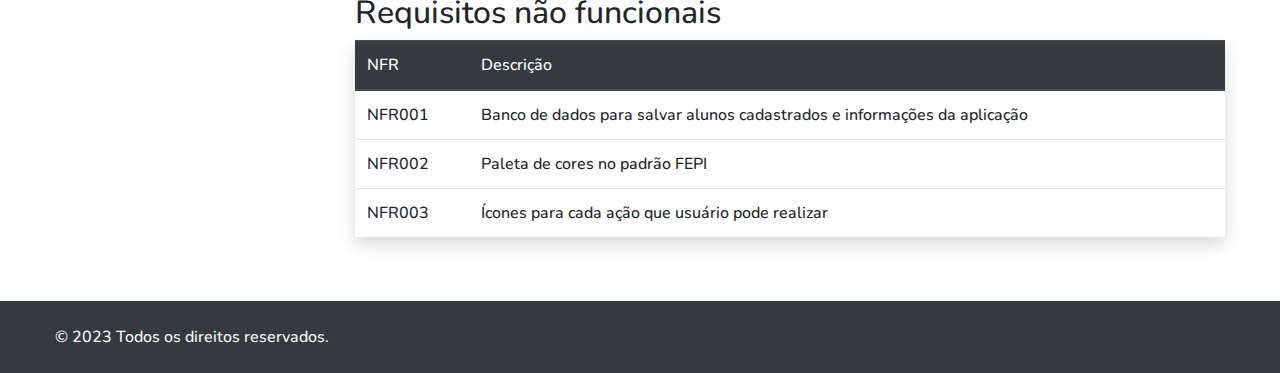
==== commit 2f3d3849: ":sparkle: Textos da aplicação" ====
--- a/internas/casos-de-uso.html
+++ b/internas/casos-de-uso.html
@@ -76,9 +76,14 @@
                     <div>
                         <h2>Introdução</h2>
                         <p>
-                            Lorem ipsum dolor sit amet consectetur adipisicing elit. Fugiat a, odit veritatis dolores ea
-                            similique officiis error pariatur amet dolor? Reprehenderit, beatae. Blanditiis facilis
-                            nobis magnam beatae esse laudantium sed?
+                            Usados para descrever um conjunto de ações (use cases – casos de uso) que um sistema ou um
+                            conjunto de sistemas (subject - sujeito) deve desempenhar em colaboração com um ou mais
+                            usuários externos ao sistema (actors - atores).
+                        </p>
+                        <p>
+                            Cada caso de uso deverá prover algum resultado observável e de valor para os atores ou
+                            outros
+                            interessados do sistema.
                         </p>
                     </div>
                     <hr>
--- a/assets/css/custom.css
+++ b/assets/css/custom.css
@@ -46,4 +46,50 @@
 .wireframes img:hover {
     scale: 1.03;
     box-shadow: rgba(100, 100, 111, 0.2) 0px 7px 29px 0px;
+}
+
+.ln-anywhere {
+    line-break: anywhere;
+}
+
+.btn-copiar {
+    border: none;
+    background-color: transparent;
+    outline: none;
+    border: 2px solid #343a40;
+    margin-left: 10px;
+    border-radius: 5px;
+    transition: all .3s;
+}
+
+.btn-copiar:hover {
+    background-color: #343a40;
+    color: #fff;
+}
+
+.btn-copiar.copiado {
+    background-color: #38E54D;
+    color: #fFf;
+}
+
+.texto-copiado-msg {
+    position: fixed;
+    bottom: -100%;
+    left: 0;
+    width: 100%;
+    text-align: center;
+    transition: all .5s;
+    /* display: none; */
+}
+
+.texto-copiado-msg span {
+    border: 2px solid #343a40;
+    background-color: #e1e5cb;
+    padding: 5px;
+}
+
+
+.texto-copiado-msg.active {
+    /* display: block; */
+    bottom: 10px;
 }